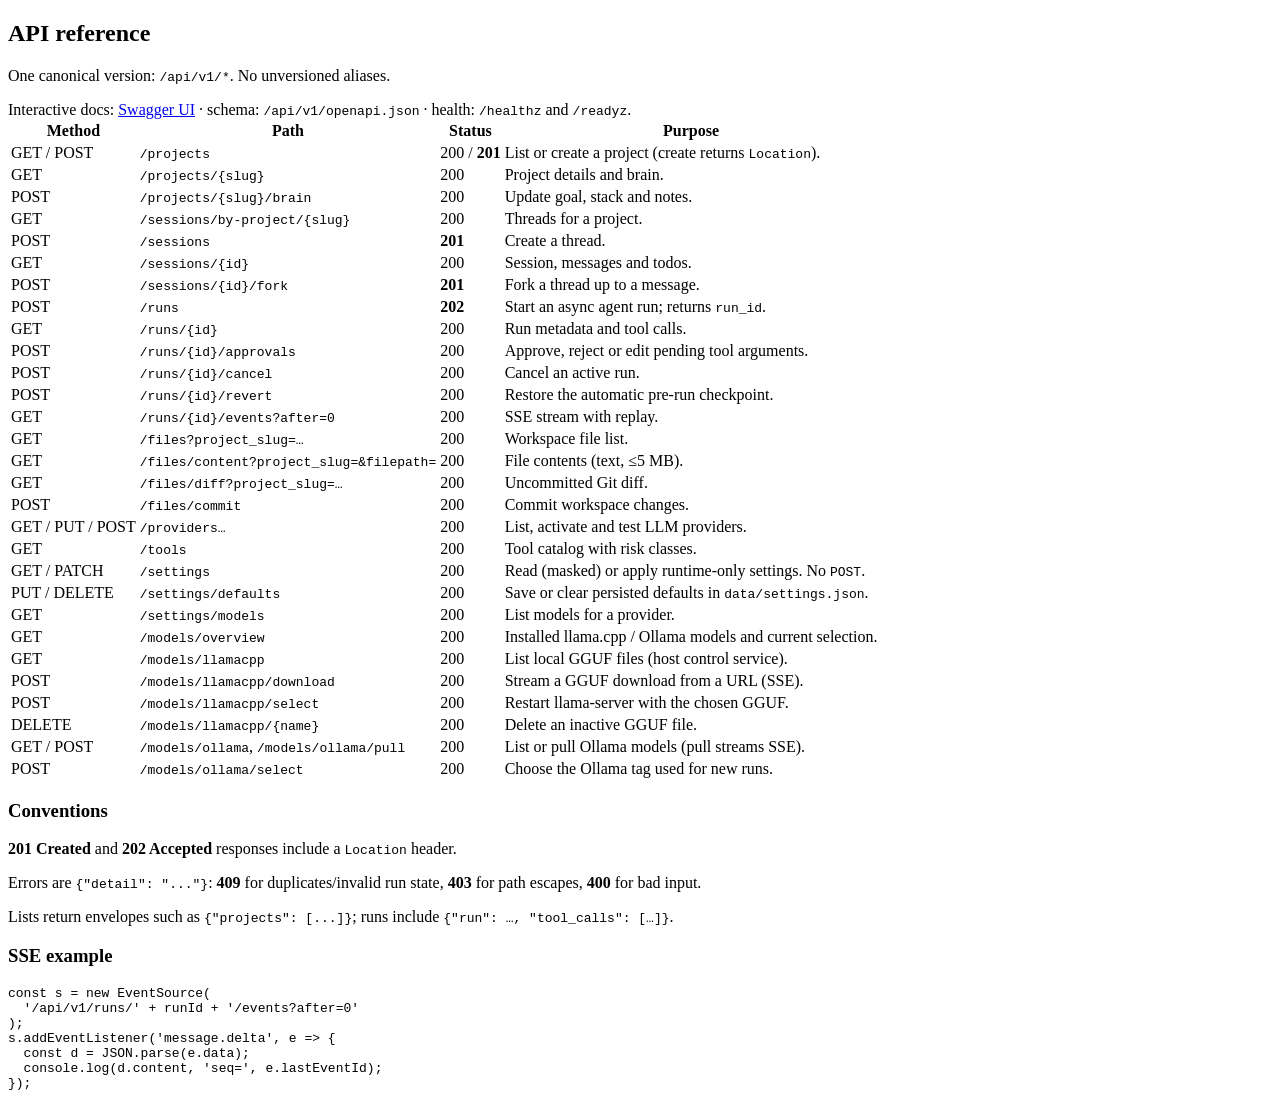
==== webui/api.html @ 420a69ff "feat(api,ui,deploy): rebuild as a local-only single-user agent with v1 API, model manager, and isola" ====
<!DOCTYPE html>
<html lang="en">
<head>
  <meta charset="UTF-8"><meta name="viewport" content="width=device-width, initial-scale=1.0">
  <link rel="icon" type="image/svg+xml" href="/assets/chege.svg">
  <link rel="alternate icon" href="/assets/chege.ico" sizes="any">
  <link rel="apple-touch-icon" href="/assets/chege-192.png">
  <script>
    (function () {
      try {
        var t = localStorage.getItem('lte-theme') || 'light';
        if (t === 'auto') t = window.matchMedia && window.matchMedia('(prefers-color-scheme: dark)').matches ? 'dark' : 'light';
        t = t === 'dark' ? 'dark' : 'light';
        document.documentElement.setAttribute('data-bs-theme', t);
        document.documentElement.style.colorScheme = t;
      } catch (e) {}
    })();
  </script>
  <title>API reference — Chege Agent</title>
  <link rel="stylesheet" href="/assets/vendor/adminlte.min.css">
  <link rel="stylesheet" href="/assets/vendor/all.min.css">
  <link rel="stylesheet" href="/assets/app.css">
</head>
<body class="hold-transition layout-fixed fixed-header sidebar-expand-lg">
<div class="app-wrapper">
  <div id="chege-navbar"></div><div id="chege-sidebar"></div>
  <main class="app-main">
    <section class="app-content-header"><div class="container-fluid">
      <h1 class="m-0">API reference</h1>
      <p class="text-muted mb-0">One canonical version: <code>/api/v1/*</code>. No unversioned aliases.</p>
    </div></section>
    <section class="app-content"><div class="container-fluid">
      <div class="callout callout-info">Interactive docs: <a href="/docs" target="_blank" rel="noopener">Swagger UI</a> ·
        schema: <code>/api/v1/openapi.json</code> · health: <code>/healthz</code> and <code>/readyz</code>.</div>

      <div class="card"><div class="card-body p-0"><table class="table table-sm table-striped m-0">
        <thead><tr><th>Method</th><th>Path</th><th>Status</th><th>Purpose</th></tr></thead>
        <tbody>
          <tr><td>GET / POST</td><td><code>/projects</code></td><td>200 / <b>201</b></td><td>List or create a project (create returns <code>Location</code>).</td></tr>
          <tr><td>GET</td><td><code>/projects/{slug}</code></td><td>200</td><td>Project details and brain.</td></tr>
          <tr><td>POST</td><td><code>/projects/{slug}/brain</code></td><td>200</td><td>Update goal, stack and notes.</td></tr>
          <tr><td>GET</td><td><code>/sessions/by-project/{slug}</code></td><td>200</td><td>Threads for a project.</td></tr>
          <tr><td>POST</td><td><code>/sessions</code></td><td><b>201</b></td><td>Create a thread.</td></tr>
          <tr><td>GET</td><td><code>/sessions/{id}</code></td><td>200</td><td>Session, messages and todos.</td></tr>
          <tr><td>POST</td><td><code>/sessions/{id}/fork</code></td><td><b>201</b></td><td>Fork a thread up to a message.</td></tr>
          <tr><td>POST</td><td><code>/runs</code></td><td><b>202</b></td><td>Start an async agent run; returns <code>run_id</code>.</td></tr>
          <tr><td>GET</td><td><code>/runs/{id}</code></td><td>200</td><td>Run metadata and tool calls.</td></tr>
          <tr><td>POST</td><td><code>/runs/{id}/approvals</code></td><td>200</td><td>Approve, reject or edit pending tool arguments.</td></tr>
          <tr><td>POST</td><td><code>/runs/{id}/cancel</code></td><td>200</td><td>Cancel an active run.</td></tr>
          <tr><td>POST</td><td><code>/runs/{id}/revert</code></td><td>200</td><td>Restore the automatic pre-run checkpoint.</td></tr>
          <tr><td>GET</td><td><code>/runs/{id}/events?after=0</code></td><td>200</td><td>SSE stream with replay.</td></tr>
          <tr><td>GET</td><td><code>/files?project_slug=…</code></td><td>200</td><td>Workspace file list.</td></tr>
          <tr><td>GET</td><td><code>/files/content?project_slug=&amp;filepath=</code></td><td>200</td><td>File contents (text, ≤5 MB).</td></tr>
          <tr><td>GET</td><td><code>/files/diff?project_slug=…</code></td><td>200</td><td>Uncommitted Git diff.</td></tr>
          <tr><td>POST</td><td><code>/files/commit</code></td><td>200</td><td>Commit workspace changes.</td></tr>
          <tr><td>GET / PUT / POST</td><td><code>/providers…</code></td><td>200</td><td>List, activate and test LLM providers.</td></tr>
          <tr><td>GET</td><td><code>/tools</code></td><td>200</td><td>Tool catalog with risk classes.</td></tr>
          <tr><td>GET / PATCH</td><td><code>/settings</code></td><td>200</td><td>Read (masked) or apply runtime-only settings. No <code>POST</code>.</td></tr>
          <tr><td>PUT / DELETE</td><td><code>/settings/defaults</code></td><td>200</td><td>Save or clear persisted defaults in <code>data/settings.json</code>.</td></tr>
          <tr><td>GET</td><td><code>/settings/models</code></td><td>200</td><td>List models for a provider.</td></tr>
          <tr><td>GET</td><td><code>/models/overview</code></td><td>200</td><td>Installed llama.cpp / Ollama models and current selection.</td></tr>
          <tr><td>GET</td><td><code>/models/llamacpp</code></td><td>200</td><td>List local GGUF files (host control service).</td></tr>
          <tr><td>POST</td><td><code>/models/llamacpp/download</code></td><td>200</td><td>Stream a GGUF download from a URL (SSE).</td></tr>
          <tr><td>POST</td><td><code>/models/llamacpp/select</code></td><td>200</td><td>Restart llama-server with the chosen GGUF.</td></tr>
          <tr><td>DELETE</td><td><code>/models/llamacpp/{name}</code></td><td>200</td><td>Delete an inactive GGUF file.</td></tr>
          <tr><td>GET / POST</td><td><code>/models/ollama</code>, <code>/models/ollama/pull</code></td><td>200</td><td>List or pull Ollama models (pull streams SSE).</td></tr>
          <tr><td>POST</td><td><code>/models/ollama/select</code></td><td>200</td><td>Choose the Ollama tag used for new runs.</td></tr>
        </tbody>
      </table></div>
      </div>

      <div class="row mt-4">
        <div class="col-lg-6"><div class="card card-outline card-success h-100"><div class="card-header"><h3 class="card-title">Conventions</h3></div>
          <div class="card-body">
            <p><b>201 Created</b> and <b>202 Accepted</b> responses include a <code>Location</code> header.</p>
            <p>Errors are <code>{"detail": "..."}</code>: <b>409</b> for duplicates/invalid run state,
              <b>403</b> for path escapes, <b>400</b> for bad input.</p>
            <p class="mb-0">Lists return envelopes such as <code>{"projects": [...]}</code>; runs include
              <code>{"run": …, "tool_calls": […]}</code>.</p>
          </div></div></div>
        <div class="col-lg-6"><div class="card card-outline card-warning h-100"><div class="card-header"><h3 class="card-title">SSE example</h3></div>
          <div class="card-body"><pre class="doc-code mb-0"><code>const s = new EventSource(
  '/api/v1/runs/' + runId + '/events?after=0'
);
s.addEventListener('message.delta', e =&gt; {
  const d = JSON.parse(e.data);
  console.log(d.content, 'seq=', e.lastEventId);
});</code></pre></div></div></div>
      </div>
    </div></section>
  </main>
  <div id="chege-footer"></div>
</div>
<script src="/assets/vendor/bootstrap.bundle.min.js"></script>
<script src="/assets/vendor/adminlte.min.js"></script>
<script src="/assets/app.js"></script>
<script>Chege.shell('/api');</script>
</body>
</html>
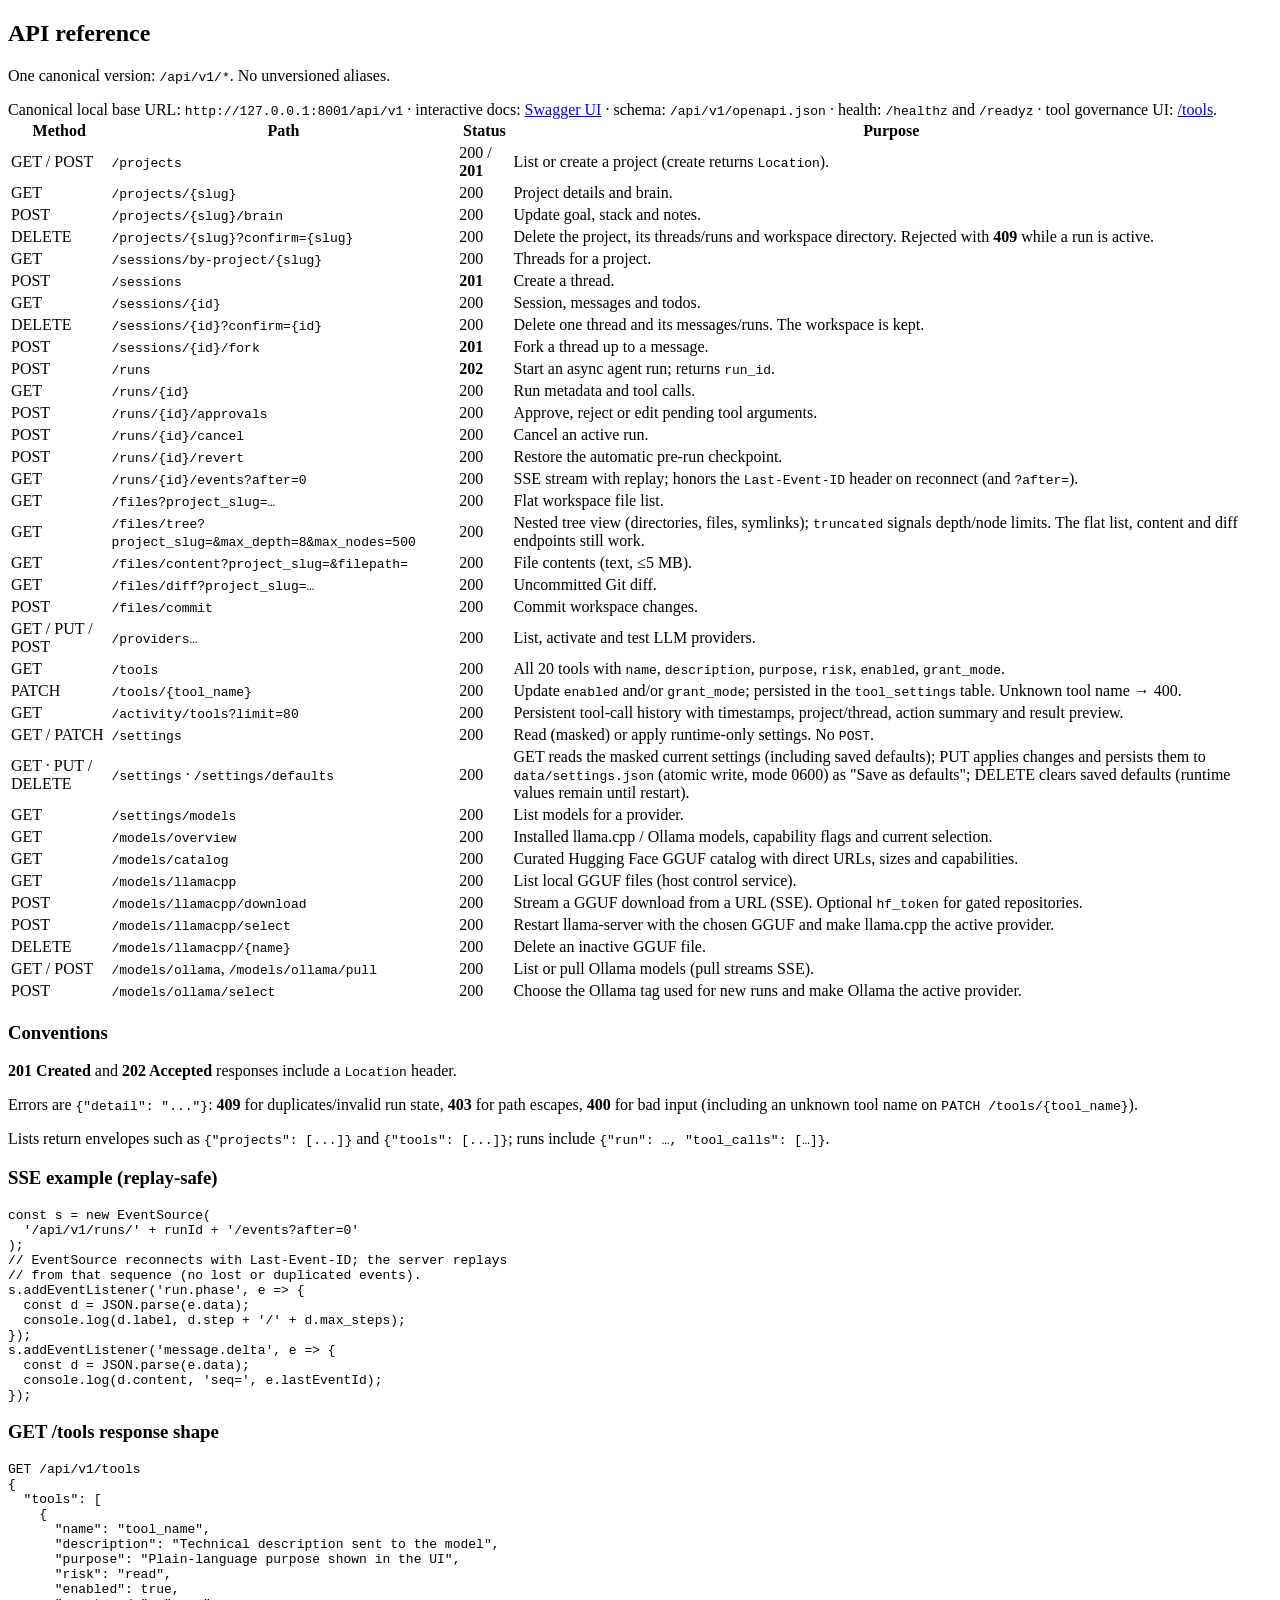
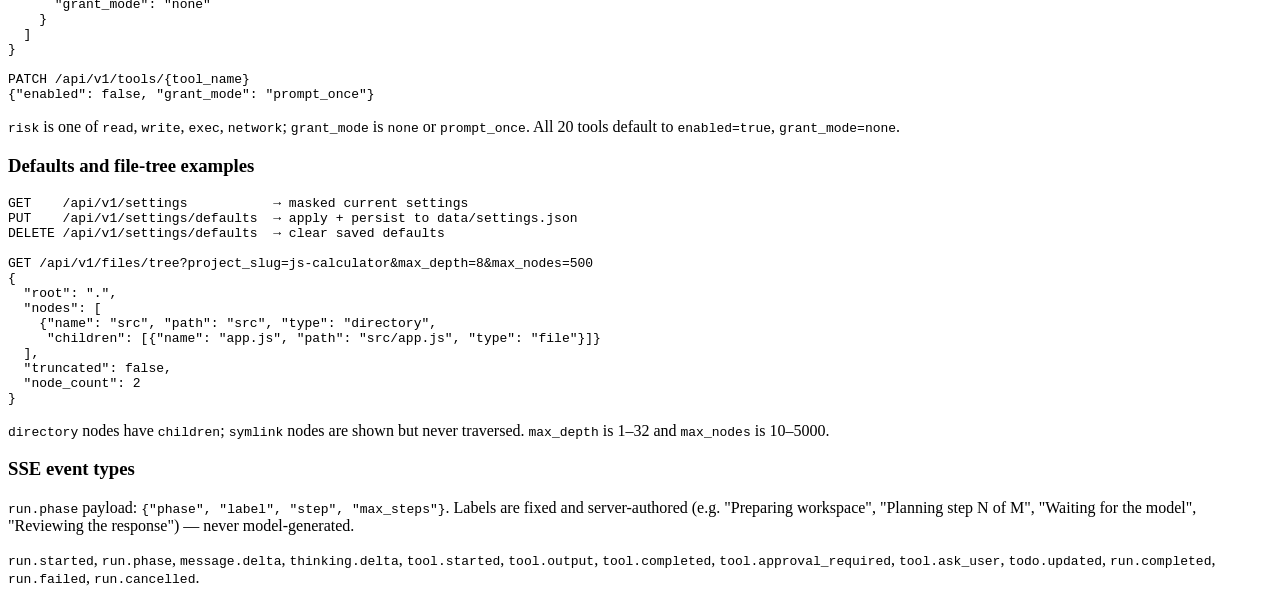
==== commit 177b0de4: "feat(agent,ui): complete Phase 4C runtime, model, tool and playground upgrades Add the Phase 4C runt" ====
--- a/webui/api.html
+++ b/webui/api.html
@@ -30,8 +30,10 @@
       <p class="text-muted mb-0">One canonical version: <code>/api/v1/*</code>. No unversioned aliases.</p>
     </div></section>
     <section class="app-content"><div class="container-fluid">
-      <div class="callout callout-info">Interactive docs: <a href="/docs" target="_blank" rel="noopener">Swagger UI</a> ·
-        schema: <code>/api/v1/openapi.json</code> · health: <code>/healthz</code> and <code>/readyz</code>.</div>
+      <div class="callout callout-info">Canonical local base URL: <code>http://127.0.0.1:8001/api/v1</code> ·
+        interactive docs: <a href="/docs" target="_blank" rel="noopener">Swagger UI</a> ·
+        schema: <code>/api/v1/openapi.json</code> · health: <code>/healthz</code> and <code>/readyz</code> ·
+        tool governance UI: <a href="/tools">/tools</a>.</div>
 
       <div class="card"><div class="card-body p-0"><table class="table table-sm table-striped m-0">
         <thead><tr><th>Method</th><th>Path</th><th>Status</th><th>Purpose</th></tr></thead>
@@ -39,32 +41,38 @@
           <tr><td>GET / POST</td><td><code>/projects</code></td><td>200 / <b>201</b></td><td>List or create a project (create returns <code>Location</code>).</td></tr>
           <tr><td>GET</td><td><code>/projects/{slug}</code></td><td>200</td><td>Project details and brain.</td></tr>
           <tr><td>POST</td><td><code>/projects/{slug}/brain</code></td><td>200</td><td>Update goal, stack and notes.</td></tr>
+          <tr><td>DELETE</td><td><code>/projects/{slug}?confirm={slug}</code></td><td>200</td><td>Delete the project, its threads/runs and workspace directory. Rejected with <b>409</b> while a run is active.</td></tr>
           <tr><td>GET</td><td><code>/sessions/by-project/{slug}</code></td><td>200</td><td>Threads for a project.</td></tr>
           <tr><td>POST</td><td><code>/sessions</code></td><td><b>201</b></td><td>Create a thread.</td></tr>
           <tr><td>GET</td><td><code>/sessions/{id}</code></td><td>200</td><td>Session, messages and todos.</td></tr>
+          <tr><td>DELETE</td><td><code>/sessions/{id}?confirm={id}</code></td><td>200</td><td>Delete one thread and its messages/runs. The workspace is kept.</td></tr>
           <tr><td>POST</td><td><code>/sessions/{id}/fork</code></td><td><b>201</b></td><td>Fork a thread up to a message.</td></tr>
           <tr><td>POST</td><td><code>/runs</code></td><td><b>202</b></td><td>Start an async agent run; returns <code>run_id</code>.</td></tr>
           <tr><td>GET</td><td><code>/runs/{id}</code></td><td>200</td><td>Run metadata and tool calls.</td></tr>
           <tr><td>POST</td><td><code>/runs/{id}/approvals</code></td><td>200</td><td>Approve, reject or edit pending tool arguments.</td></tr>
           <tr><td>POST</td><td><code>/runs/{id}/cancel</code></td><td>200</td><td>Cancel an active run.</td></tr>
           <tr><td>POST</td><td><code>/runs/{id}/revert</code></td><td>200</td><td>Restore the automatic pre-run checkpoint.</td></tr>
-          <tr><td>GET</td><td><code>/runs/{id}/events?after=0</code></td><td>200</td><td>SSE stream with replay.</td></tr>
-          <tr><td>GET</td><td><code>/files?project_slug=…</code></td><td>200</td><td>Workspace file list.</td></tr>
+          <tr><td>GET</td><td><code>/runs/{id}/events?after=0</code></td><td>200</td><td>SSE stream with replay; honors the <code>Last-Event-ID</code> header on reconnect (and <code>?after=</code>).</td></tr>
+          <tr><td>GET</td><td><code>/files?project_slug=…</code></td><td>200</td><td>Flat workspace file list.</td></tr>
+          <tr><td>GET</td><td><code>/files/tree?project_slug=&amp;max_depth=8&amp;max_nodes=500</code></td><td>200</td><td>Nested tree view (directories, files, symlinks); <code>truncated</code> signals depth/node limits. The flat list, content and diff endpoints still work.</td></tr>
           <tr><td>GET</td><td><code>/files/content?project_slug=&amp;filepath=</code></td><td>200</td><td>File contents (text, ≤5 MB).</td></tr>
           <tr><td>GET</td><td><code>/files/diff?project_slug=…</code></td><td>200</td><td>Uncommitted Git diff.</td></tr>
           <tr><td>POST</td><td><code>/files/commit</code></td><td>200</td><td>Commit workspace changes.</td></tr>
           <tr><td>GET / PUT / POST</td><td><code>/providers…</code></td><td>200</td><td>List, activate and test LLM providers.</td></tr>
-          <tr><td>GET</td><td><code>/tools</code></td><td>200</td><td>Tool catalog with risk classes.</td></tr>
+          <tr><td>GET</td><td><code>/tools</code></td><td>200</td><td>All 20 tools with <code>name</code>, <code>description</code>, <code>purpose</code>, <code>risk</code>, <code>enabled</code>, <code>grant_mode</code>.</td></tr>
+          <tr><td>PATCH</td><td><code>/tools/{tool_name}</code></td><td>200</td><td>Update <code>enabled</code> and/or <code>grant_mode</code>; persisted in the <code>tool_settings</code> table. Unknown tool name → 400.</td></tr>
+          <tr><td>GET</td><td><code>/activity/tools?limit=80</code></td><td>200</td><td>Persistent tool-call history with timestamps, project/thread, action summary and result preview.</td></tr>
           <tr><td>GET / PATCH</td><td><code>/settings</code></td><td>200</td><td>Read (masked) or apply runtime-only settings. No <code>POST</code>.</td></tr>
-          <tr><td>PUT / DELETE</td><td><code>/settings/defaults</code></td><td>200</td><td>Save or clear persisted defaults in <code>data/settings.json</code>.</td></tr>
+          <tr><td>GET · PUT / DELETE</td><td><code>/settings</code> · <code>/settings/defaults</code></td><td>200</td><td>GET reads the masked current settings (including saved defaults); PUT applies changes and persists them to <code>data/settings.json</code> (atomic write, mode 0600) as "Save as defaults"; DELETE clears saved defaults (runtime values remain until restart).</td></tr>
           <tr><td>GET</td><td><code>/settings/models</code></td><td>200</td><td>List models for a provider.</td></tr>
-          <tr><td>GET</td><td><code>/models/overview</code></td><td>200</td><td>Installed llama.cpp / Ollama models and current selection.</td></tr>
+          <tr><td>GET</td><td><code>/models/overview</code></td><td>200</td><td>Installed llama.cpp / Ollama models, capability flags and current selection.</td></tr>
+          <tr><td>GET</td><td><code>/models/catalog</code></td><td>200</td><td>Curated Hugging Face GGUF catalog with direct URLs, sizes and capabilities.</td></tr>
           <tr><td>GET</td><td><code>/models/llamacpp</code></td><td>200</td><td>List local GGUF files (host control service).</td></tr>
-          <tr><td>POST</td><td><code>/models/llamacpp/download</code></td><td>200</td><td>Stream a GGUF download from a URL (SSE).</td></tr>
-          <tr><td>POST</td><td><code>/models/llamacpp/select</code></td><td>200</td><td>Restart llama-server with the chosen GGUF.</td></tr>
+          <tr><td>POST</td><td><code>/models/llamacpp/download</code></td><td>200</td><td>Stream a GGUF download from a URL (SSE). Optional <code>hf_token</code> for gated repositories.</td></tr>
+          <tr><td>POST</td><td><code>/models/llamacpp/select</code></td><td>200</td><td>Restart llama-server with the chosen GGUF and make llama.cpp the active provider.</td></tr>
           <tr><td>DELETE</td><td><code>/models/llamacpp/{name}</code></td><td>200</td><td>Delete an inactive GGUF file.</td></tr>
           <tr><td>GET / POST</td><td><code>/models/ollama</code>, <code>/models/ollama/pull</code></td><td>200</td><td>List or pull Ollama models (pull streams SSE).</td></tr>
-          <tr><td>POST</td><td><code>/models/ollama/select</code></td><td>200</td><td>Choose the Ollama tag used for new runs.</td></tr>
+          <tr><td>POST</td><td><code>/models/ollama/select</code></td><td>200</td><td>Choose the Ollama tag used for new runs and make Ollama the active provider.</td></tr>
         </tbody>
       </table></div>
       </div>
@@ -74,18 +82,78 @@
           <div class="card-body">
             <p><b>201 Created</b> and <b>202 Accepted</b> responses include a <code>Location</code> header.</p>
             <p>Errors are <code>{"detail": "..."}</code>: <b>409</b> for duplicates/invalid run state,
-              <b>403</b> for path escapes, <b>400</b> for bad input.</p>
-            <p class="mb-0">Lists return envelopes such as <code>{"projects": [...]}</code>; runs include
-              <code>{"run": …, "tool_calls": […]}</code>.</p>
+              <b>403</b> for path escapes, <b>400</b> for bad input (including an unknown tool name on
+              <code>PATCH /tools/{tool_name}</code>).</p>
+            <p class="mb-0">Lists return envelopes such as <code>{"projects": [...]}</code> and
+              <code>{"tools": [...]}</code>; runs include <code>{"run": …, "tool_calls": […]}</code>.</p>
           </div></div></div>
-        <div class="col-lg-6"><div class="card card-outline card-warning h-100"><div class="card-header"><h3 class="card-title">SSE example</h3></div>
+        <div class="col-lg-6"><div class="card card-outline card-warning h-100"><div class="card-header"><h3 class="card-title">SSE example (replay-safe)</h3></div>
           <div class="card-body"><pre class="doc-code mb-0"><code>const s = new EventSource(
   '/api/v1/runs/' + runId + '/events?after=0'
 );
+// EventSource reconnects with Last-Event-ID; the server replays
+// from that sequence (no lost or duplicated events).
+s.addEventListener('run.phase', e =&gt; {
+  const d = JSON.parse(e.data);
+  console.log(d.label, d.step + '/' + d.max_steps);
+});
 s.addEventListener('message.delta', e =&gt; {
   const d = JSON.parse(e.data);
   console.log(d.content, 'seq=', e.lastEventId);
 });</code></pre></div></div></div>
+      </div>
+
+      <div class="row mt-4">
+        <div class="col-lg-6"><div class="card card-outline card-primary h-100"><div class="card-header"><h3 class="card-title">GET /tools response shape</h3></div>
+          <div class="card-body"><pre class="doc-code mb-0"><code>GET /api/v1/tools
+{
+  "tools": [
+    {
+      "name": "tool_name",
+      "description": "Technical description sent to the model",
+      "purpose": "Plain-language purpose shown in the UI",
+      "risk": "read",
+      "enabled": true,
+      "grant_mode": "none"
+    }
+  ]
+}
+
+PATCH /api/v1/tools/{tool_name}
+{"enabled": false, "grant_mode": "prompt_once"}</code></pre>
+          <p class="text-muted small mt-2 mb-0"><code>risk</code> is one of <code>read</code>, <code>write</code>, <code>exec</code>,
+            <code>network</code>; <code>grant_mode</code> is <code>none</code> or <code>prompt_once</code>. All 20 tools default
+            to <code>enabled=true</code>, <code>grant_mode=none</code>.</p></div></div></div>
+        <div class="col-lg-6"><div class="card card-outline card-secondary h-100"><div class="card-header"><h3 class="card-title">Defaults and file-tree examples</h3></div>
+          <div class="card-body"><pre class="doc-code mb-0"><code>GET    /api/v1/settings           → masked current settings
+PUT    /api/v1/settings/defaults  → apply + persist to data/settings.json
+DELETE /api/v1/settings/defaults  → clear saved defaults
+
+GET /api/v1/files/tree?project_slug=js-calculator&amp;max_depth=8&amp;max_nodes=500
+{
+  "root": ".",
+  "nodes": [
+    {"name": "src", "path": "src", "type": "directory",
+     "children": [{"name": "app.js", "path": "src/app.js", "type": "file"}]}
+  ],
+  "truncated": false,
+  "node_count": 2
+}</code></pre>
+          <p class="text-muted small mt-2 mb-0"><code>directory</code> nodes have <code>children</code>; <code>symlink</code>
+            nodes are shown but never traversed. <code>max_depth</code> is 1–32 and <code>max_nodes</code> is 10–5000.</p></div></div></div>
+      </div>
+
+      <div class="row mt-4">
+        <div class="col-12"><div class="card card-outline card-info h-100"><div class="card-header"><h3 class="card-title">SSE event types</h3></div>
+          <div class="card-body">
+            <p class="small text-muted mb-2"><code>run.phase</code> payload: <code>{"phase", "label", "step", "max_steps"}</code>.
+              Labels are fixed and server-authored (e.g. "Preparing workspace", "Planning step N of M", "Waiting for the model",
+              "Reviewing the response") — never model-generated.</p>
+            <p class="small mb-0"><code>run.started</code>, <code>run.phase</code>, <code>message.delta</code>,
+              <code>thinking.delta</code>, <code>tool.started</code>, <code>tool.output</code>, <code>tool.completed</code>,
+              <code>tool.approval_required</code>, <code>tool.ask_user</code>, <code>todo.updated</code>,
+              <code>run.completed</code>, <code>run.failed</code>, <code>run.cancelled</code>.</p>
+          </div></div></div>
       </div>
     </div></section>
   </main>
